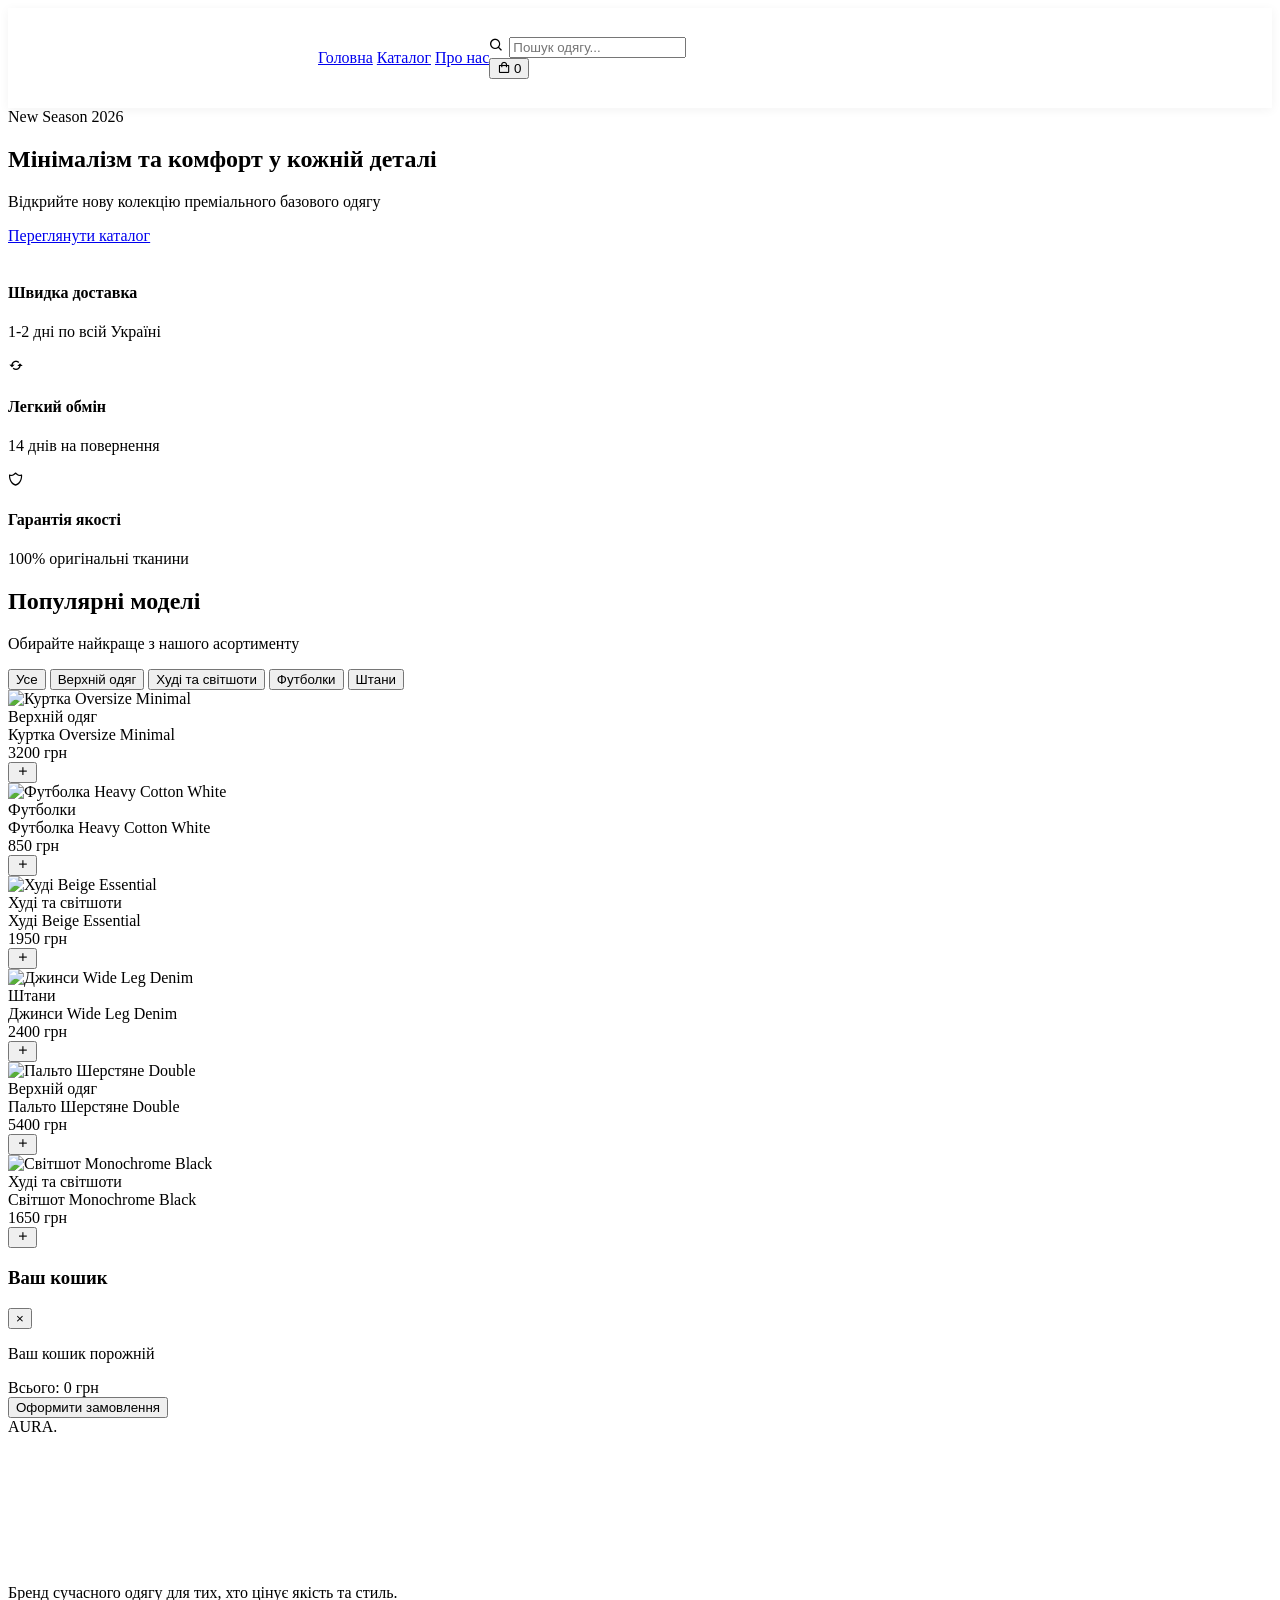
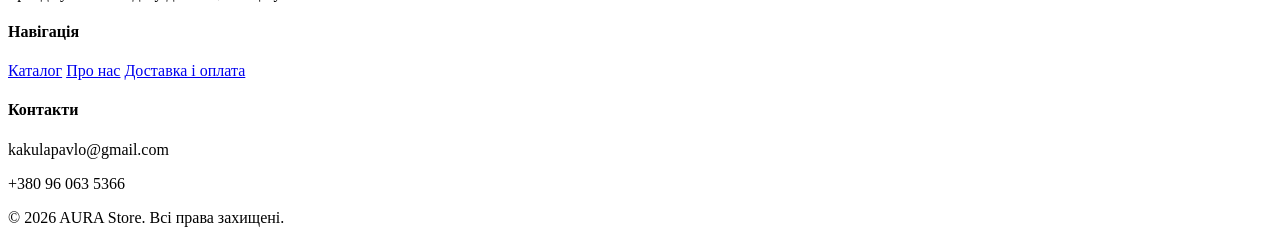
==== catalog.html @ 0a169595 "fix files" ====
<!DOCTYPE html>
<html lang="uk">
<head>
    <meta charset="UTF-8">
    <meta name="viewport" content="width=device-width, initial-scale=1.0">
    <title>AURA — Premium Fashion & Apparel</title>
    <link rel="stylesheet" href="./index.css">
    <link href="https://unpkg.com/boxicons@2.1.4/css/boxicons.min.css" rel="stylesheet">
</head>
<body>

    <header class="header">
        <div class="logo">AURA<span>.</span></div>
        <nav class="nav-menu">
            <a href="#" class="active">Головна</a>
            <a href="./catalog.html">Каталог</a>
            <a href="./catalog.html#about">Про нас</a>
        </nav>
        <div class="header-actions">
            <div class="search-box">
                <i class='bx bx-search'></i>
                <input type="text" id="search-input" placeholder="Пошук одягу..." onkeyup="filterProducts()">
            </div>
            <button class="icon-btn cart-trigger" onclick="toggleCart()">
                <i class='bx bx-shopping-bag'></i>
                <span class="badge" id="cart-count">0</span>
            </button>
        </div>
    </header>

    <section class="hero">
        <div class="hero-overlay"></div>
        <div class="hero-content">
            <span class="tag">New Season 2026</span>
            <h1>Мінімалізм та комфорт у кожній деталі</h1>
            <p>Відкрийте нову колекцію преміального базового одягу</p>
            <a href="#catalog" class="btn-primary">Переглянути каталог</a>
        </div>
    </section>

    <section class="features">
        <div class="feature-item">
            <i class='bx bx-truck'></i>
            <div>
                <h4>Швидка доставка</h4>
                <p>1-2 дні по всій Україні</p>
            </div>
        </div>
        <div class="feature-item">
            <i class='bx bx-refresh'></i>
            <div>
                <h4>Легкий обмін</h4>
                <p>14 днів на повернення</p>
            </div>
        </div>
        <div class="feature-item">
            <i class='bx bx-shield-alt-2'></i>
            <div>
                <h4>Гарантія якості</h4>
                <p>100% оригінальні тканини</p>
            </div>
        </div>
    </section>

    <main class="container" id="catalog">
        <div class="section-title">
            <h2>Популярні моделі</h2>
            <p>Обирайте найкраще з нашого асортименту</p>
        </div>

        <div class="categories">
            <button class="cat-btn active" onclick="filterCategory('all')">Усе</button>
            <button class="cat-btn" onclick="filterCategory('outerwear')">Верхній одяг</button>
            <button class="cat-btn" onclick="filterCategory('hoodies')">Худі та світшоти</button>
            <button class="cat-btn" onclick="filterCategory('tshirts')">Футболки</button>
            <button class="cat-btn" onclick="filterCategory('pants')">Штани</button>
        </div>

        <div class="product-grid" id="product-grid">
        </div>
    </main>

    <div class="cart-sidebar" id="cart-sidebar">
        <div class="cart-header">
            <h3>Ваш кошик</h3>
            <button class="close-btn" onclick="toggleCart()">&times;</button>
        </div>
        <div class="cart-body" id="cart-items">
            <p class="empty-msg">Ваш кошик порожній</p>
        </div>
        <div class="cart-footer">
            <div class="total-price">
                <span>Всього:</span>
                <span id="cart-total-sum">0 грн</span>
            </div>
            <button class="btn-primary checkout-btn" onclick="checkout()">Оформити замовлення</button>
        </div>
    </div>
    <div class="overlay" id="overlay" onclick="toggleCart()"></div>

    <footer class="footer" id="about">
        <div class="footer-container">
            <div class="footer-col">
                <div class="logo white">AURA<span>.</span></div>
                <p>Бренд сучасного одягу для тих, хто цінує якість та стиль.</p>
            </div>
            <div class="footer-col">
                <h4>Навігація</h4>
                <a href="#catalog">Каталог</a>
                <a href="#about">Про нас</a>
                <a href="#">Доставка і оплата</a>
            </div>
            <div class="footer-col">
                <h4>Контакти</h4>
                <p>kakulapavlo@gmail.com</p>
                <p>+380 96 063 5366</p>
            </div>
        </div>
        <div class="footer-bottom">
            <p>&copy; 2026 AURA Store. Всі права захищені.</p>
        </div>
    </footer>

    <script src="./catalog.js"></script>
</body>
</html>
---- index.css ----
.logo {
    width: 200px;
    height: 150px;
}
header {
    background-color: white;
    box-sizing: border-box;
    padding: 20px 110px;
    height: 100px;
    display: flex;
    align-items: center;
    box-shadow: 0 2px 10px rgba(0, 0, 0, 0.05); 
}
.menu {
    display: flex;
    flex-direction: row;
    flex-grow: 1;
    justify-content: flex-end;
    align-items: center;
    list-style: none;
    gap: 40px;
}
.menu-elements {
    text-decoration: none;
    font-weight: 500;
    font-size: 18px;
    line-height: 93%;
    text-transform: uppercase;
    color: #000;
    position: relative;
    padding-bottom: 4px;
    transition: color 0.3s ease;
}

.menu-elements::after {
    content: '';
    position: absolute;
    bottom: 0;
    left: 0;
    width: 0;
    height: 2px;
    background-color: #645fd3;
    transition: width 0.3s ease;
}

.menu-elements:hover {
    color: #645fd3;
}

.menu-elements:hover::after {
    width: 100%;
}
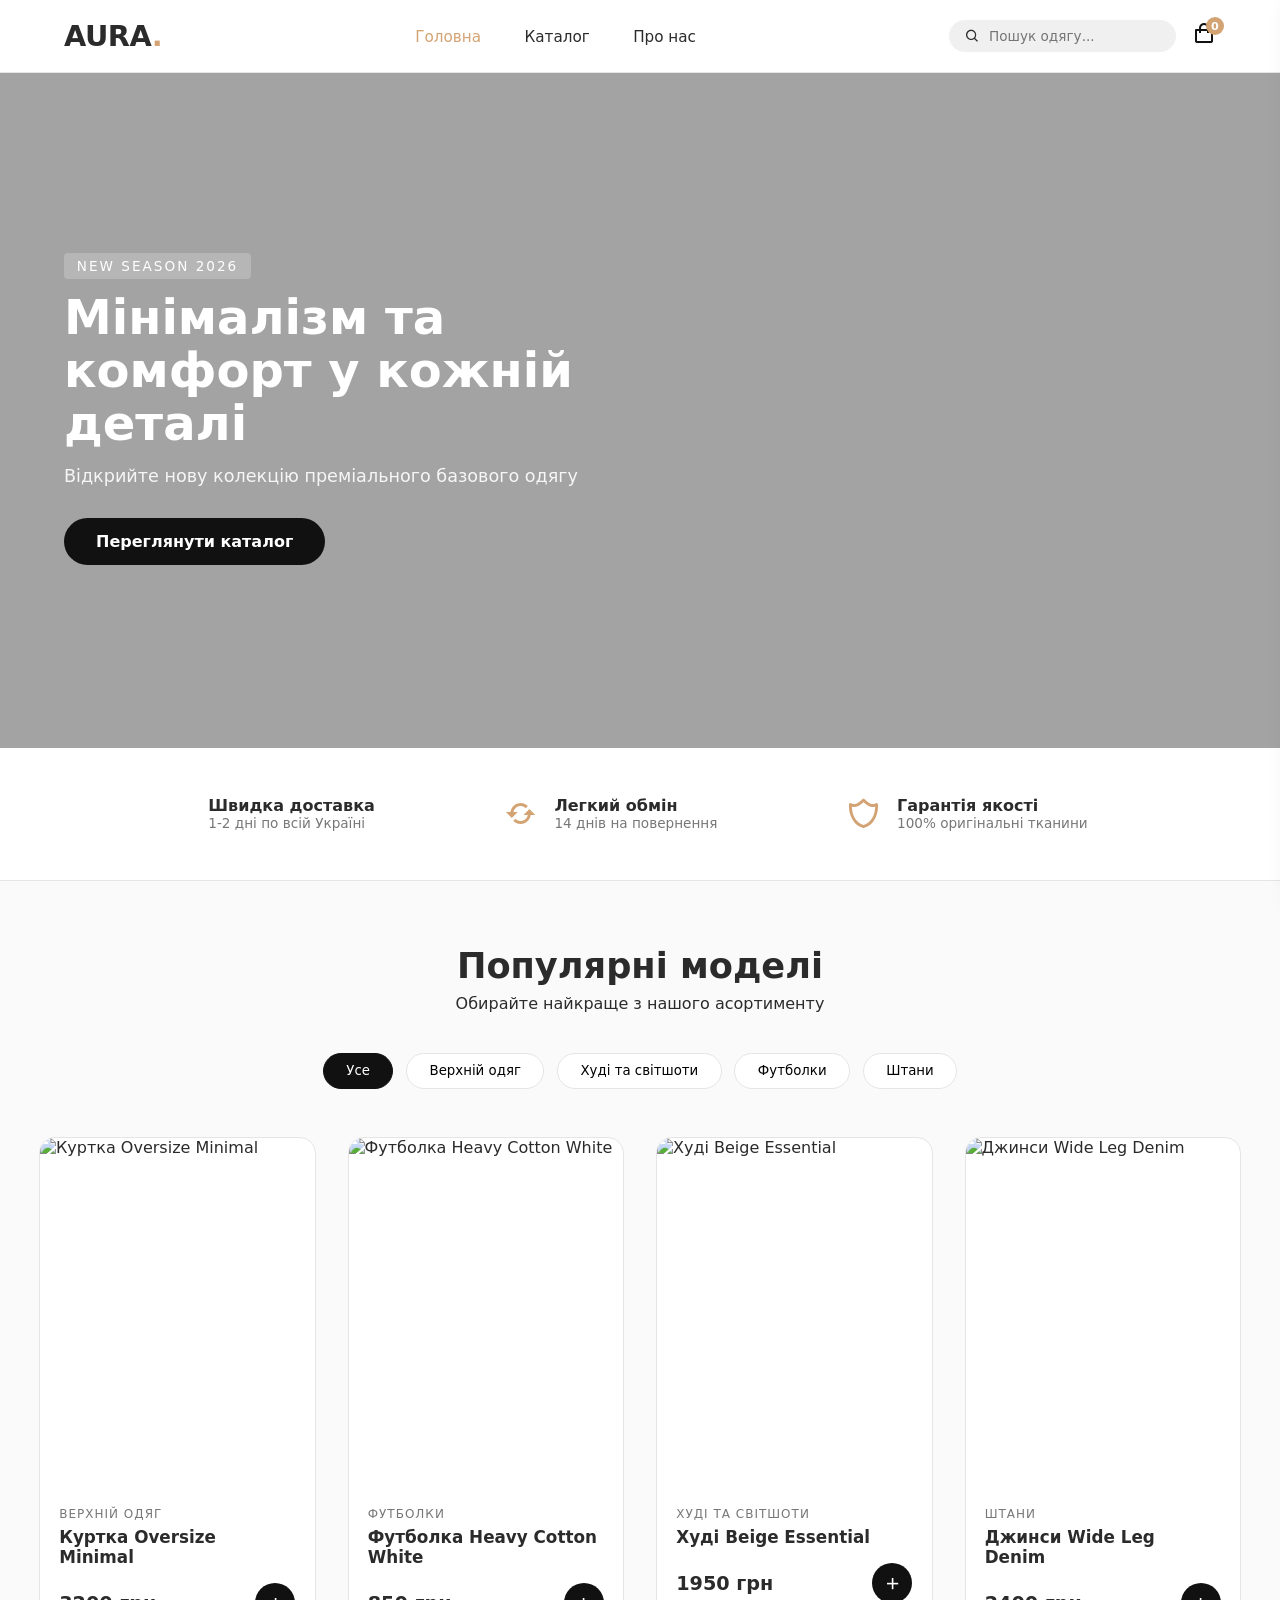
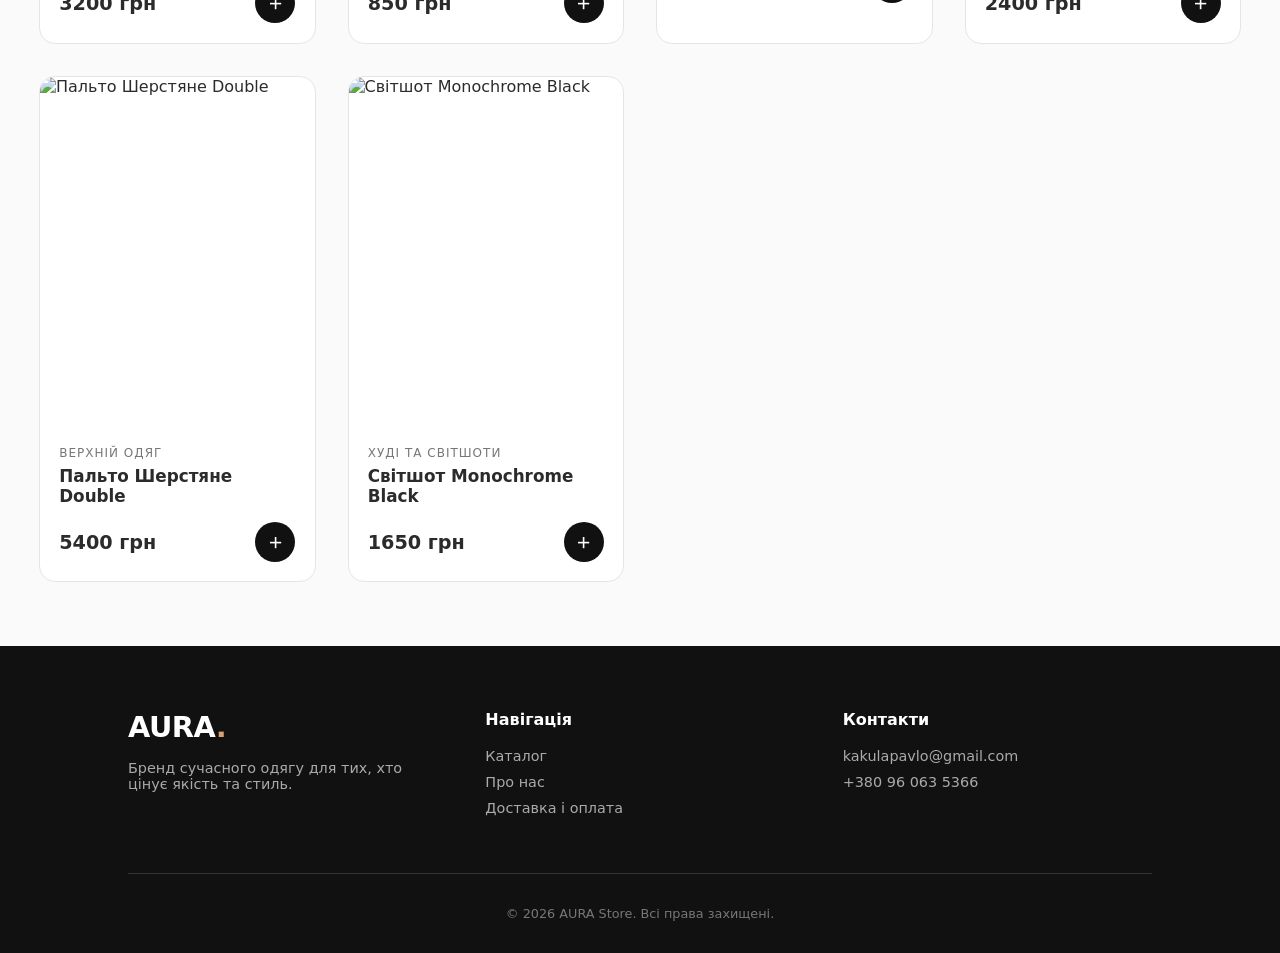
==== commit 06e2d9be: "я створив головну сторінку" ====
--- a/catalog.html
+++ b/catalog.html
@@ -4,7 +4,7 @@
     <meta charset="UTF-8">
     <meta name="viewport" content="width=device-width, initial-scale=1.0">
     <title>AURA — Premium Fashion & Apparel</title>
-    <link rel="stylesheet" href="./index.css">
+    <link rel="stylesheet" href="./catalog.css">
     <link href="https://unpkg.com/boxicons@2.1.4/css/boxicons.min.css" rel="stylesheet">
 </head>
 <body>
--- a/catalog.css
+++ b/catalog.css
@@ -0,0 +1,466 @@
+:root {
+    --primary: #111111;
+    --accent: #d4a373;
+    --bg: #fafafa;
+    --card-bg: #ffffff;
+    --text: #2b2b2b;
+    --text-light: #777777;
+    --border: #e5e5e5;
+    --transition: all 0.3s cubic-bezier(0.25, 0.8, 0.25, 1);
+}
+
+html {
+    scroll-behavior: smooth;
+}
+
+* {
+    box-sizing: border-box;
+    margin: 0;
+    padding: 0;
+    font-family: 'Plus Jakarta Sans', system-ui, -apple-system, sans-serif;
+}
+
+body {
+    background-color: var(--bg);
+    color: var(--text);
+}
+
+/* Header */
+.header {
+    display: flex;
+    justify-content: space-between;
+    align-items: center;
+    padding: 1.2rem 4rem;
+    background: rgba(255, 255, 255, 0.95);
+    backdrop-filter: blur(10px);
+    position: sticky;
+    top: 0;
+    z-index: 90;
+    border-bottom: 1px solid var(--border);
+}
+
+.logo {
+    font-size: 1.8rem;
+    font-weight: 800;
+    letter-spacing: -0.5px;
+}
+
+.logo span {
+    color: var(--accent);
+}
+
+.nav-menu a {
+    margin: 0 1.2rem;
+    text-decoration: none;
+    color: var(--text);
+    font-weight: 500;
+    font-size: 0.95rem;
+    transition: var(--transition);
+}
+
+.nav-menu a:hover, .nav-menu a.active {
+    color: var(--accent);
+}
+
+.header-actions {
+    display: flex;
+    align-items: center;
+    gap: 1rem;
+}
+
+.search-box {
+    display: flex;
+    align-items: center;
+    background: #f0f0f0;
+    padding: 0.5rem 1rem;
+    border-radius: 20px;
+}
+
+.search-box input {
+    border: none;
+    background: transparent;
+    outline: none;
+    margin-left: 0.5rem;
+    font-size: 0.85rem;
+}
+
+.icon-btn {
+    background: none;
+    border: none;
+    font-size: 1.5rem;
+    cursor: pointer;
+    position: relative;
+    color: var(--primary);
+}
+
+.badge {
+    position: absolute;
+    top: -5px;
+    right: -8px;
+    background: var(--accent);
+    color: white;
+    font-size: 0.7rem;
+    width: 18px;
+    height: 18px;
+    border-radius: 50%;
+    display: flex;
+    align-items: center;
+    justify-content: center;
+    font-weight: bold;
+}
+
+/* Hero */
+.hero {
+    position: relative;
+    height: 75vh;
+    background: url('https://images.unsplash.com/photo-1490481651871-ab68de25d43d?auto=format&fit=crop&w=1600&q=80') center/cover no-repeat;
+    display: flex;
+    align-items: center;
+    padding: 0 5%;
+}
+
+.hero-overlay {
+    position: absolute;
+    top: 0; left: 0; right: 0; bottom: 0;
+    background: rgba(0, 0, 0, 0.35);
+}
+
+.hero-content {
+    position: relative;
+    color: white;
+    max-width: 600px;
+}
+
+.hero-content .tag {
+    text-transform: uppercase;
+    font-size: 0.85rem;
+    letter-spacing: 2px;
+    background: rgba(255, 255, 255, 0.2);
+    padding: 0.3rem 0.8rem;
+    border-radius: 4px;
+}
+
+.hero-content h1 {
+    font-size: 3rem;
+    line-height: 1.1;
+    margin: 1rem 0;
+}
+
+.hero-content p {
+    font-size: 1.1rem;
+    margin-bottom: 2rem;
+    opacity: 0.9;
+}
+
+.btn-primary {
+    display: inline-block;
+    background: var(--primary);
+    color: white;
+    padding: 0.9rem 2rem;
+    border-radius: 30px;
+    text-decoration: none;
+    font-weight: 600;
+    border: none;
+    cursor: pointer;
+    transition: var(--transition);
+}
+
+.btn-primary:hover {
+    background: var(--accent);
+}
+
+/* Features */
+.features {
+    display: flex;
+    justify-content: space-around;
+    padding: 3rem 10%;
+    background: white;
+    border-bottom: 1px solid var(--border);
+}
+
+.feature-item {
+    display: flex;
+    align-items: center;
+    gap: 1rem;
+}
+
+.feature-item i {
+    font-size: 2.2rem;
+    color: var(--accent);
+}
+
+.feature-item h4 {
+    font-size: 1rem;
+}
+
+.feature-item p {
+    font-size: 0.85rem;
+    color: var(--text-light);
+}
+
+/* Catalog */
+.container {
+    max-width: 1250px;
+    margin: 4rem auto;
+    padding: 0 1.5rem;
+}
+
+.section-title {
+    text-align: center;
+    margin-bottom: 2.5rem;
+}
+
+.section-title h2 {
+    font-size: 2.2rem;
+    margin-bottom: 0.5rem;
+}
+
+.categories {
+    display: flex;
+    justify-content: center;
+    gap: 0.8rem;
+    margin-bottom: 3rem;
+    flex-wrap: wrap;
+}
+
+.cat-btn {
+    background: white;
+    border: 1px solid var(--border);
+    padding: 0.6rem 1.4rem;
+    border-radius: 20px;
+    cursor: pointer;
+    font-weight: 500;
+    transition: var(--transition);
+}
+
+.cat-btn.active, .cat-btn:hover {
+    background: var(--primary);
+    color: white;
+    border-color: var(--primary);
+}
+
+/* Product Cards */
+.product-grid {
+    display: grid;
+    grid-template-columns: repeat(auto-fill, minmax(270px, 1fr));
+    gap: 2rem;
+}
+
+.product-card {
+    background: var(--card-bg);
+    border-radius: 16px;
+    overflow: hidden;
+    transition: var(--transition);
+    position: relative;
+    border: 1px solid var(--border);
+}
+
+.product-card:hover {
+    transform: translateY(-8px);
+    box-shadow: 0 15px 30px rgba(0,0,0,0.08);
+}
+
+.img-wrapper {
+    position: relative;
+    overflow: hidden;
+    height: 350px;
+}
+
+.product-image {
+    width: 100%;
+    height: 100%;
+    object-fit: cover;
+    transition: transform 0.5s ease;
+}
+
+.product-card:hover .product-image {
+    transform: scale(1.05);
+}
+
+.product-info {
+    padding: 1.2rem;
+}
+
+.product-category {
+    font-size: 0.75rem;
+    text-transform: uppercase;
+    color: var(--text-light);
+    letter-spacing: 1px;
+}
+
+.product-title {
+    font-size: 1.05rem;
+    font-weight: 600;
+    margin: 0.4rem 0;
+}
+
+.product-bottom {
+    display: flex;
+    justify-content: space-between;
+    align-items: center;
+    margin-top: 1rem;
+}
+
+.product-price {
+    font-size: 1.2rem;
+    font-weight: 700;
+}
+
+.add-btn {
+    background: var(--primary);
+    color: white;
+    border: none;
+    width: 40px;
+    height: 40px;
+    border-radius: 50%;
+    cursor: pointer;
+    display: flex;
+    align-items: center;
+    justify-content: center;
+    font-size: 1.2rem;
+    transition: var(--transition);
+}
+
+.add-btn:hover {
+    background: var(--accent);
+}
+
+/* Cart Sidebar */
+.cart-sidebar {
+    position: fixed;
+    top: 0; right: -400px;
+    width: 380px; height: 100vh;
+    background: white;
+    z-index: 100;
+    box-shadow: -5px 0 25px rgba(0,0,0,0.15);
+    transition: var(--transition);
+    display: flex;
+    flex-direction: column;
+}
+
+.cart-sidebar.open {
+    right: 0;
+}
+
+.cart-header {
+    padding: 1.5rem;
+    border-bottom: 1px solid var(--border);
+    display: flex;
+    justify-content: space-between;
+    align-items: center;
+}
+
+.close-btn {
+    background: none;
+    border: none;
+    font-size: 2rem;
+    cursor: pointer;
+}
+
+.cart-body {
+    padding: 1.5rem;
+    flex-grow: 1;
+    overflow-y: auto;
+}
+
+.cart-item {
+    display: flex;
+    gap: 1rem;
+    margin-bottom: 1.2rem;
+    align-items: center;
+}
+
+.cart-item img {
+    width: 60px;
+    height: 70px;
+    object-fit: cover;
+    border-radius: 8px;
+}
+
+.cart-item-info {
+    flex-grow: 1;
+}
+
+.cart-item-title {
+    font-size: 0.9rem;
+    font-weight: 600;
+}
+
+.cart-item-price {
+    font-size: 0.85rem;
+    color: var(--text-light);
+}
+
+.remove-item {
+    color: #e74c3c;
+    cursor: pointer;
+    font-size: 1.1rem;
+}
+
+.cart-footer {
+    padding: 1.5rem;
+    border-top: 1px solid var(--border);
+}
+
+.total-price {
+    display: flex;
+    justify-content: space-between;
+    font-size: 1.2rem;
+    font-weight: 700;
+    margin-bottom: 1rem;
+}
+
+.checkout-btn {
+    width: 100%;
+}
+
+.overlay {
+    position: fixed;
+    top: 0; left: 0; width: 100%; height: 100%;
+    background: rgba(0,0,0,0.4);
+    z-index: 95;
+    display: none;
+}
+
+.overlay.active {
+    display: block;
+}
+
+/* Footer */
+.footer {
+    background: var(--primary);
+    color: white;
+    padding: 4rem 10% 2rem;
+}
+
+.footer-container {
+    display: grid;
+    grid-template-columns: repeat(auto-fit, minmax(200px, 1fr));
+    gap: 3rem;
+    margin-bottom: 3rem;
+}
+
+.logo.white {
+    color: white;
+    margin-bottom: 1rem;
+}
+
+.footer-col h4 {
+    margin-bottom: 1.2rem;
+}
+
+.footer-col a, .footer-col p {
+    display: block;
+    color: #aaa;
+    text-decoration: none;
+    margin-bottom: 0.6rem;
+    font-size: 0.9rem;
+}
+
+.footer-bottom {
+    text-align: center;
+    border-top: 1px solid #333;
+    padding-top: 2rem;
+    font-size: 0.8rem;
+    color: #777;
+}
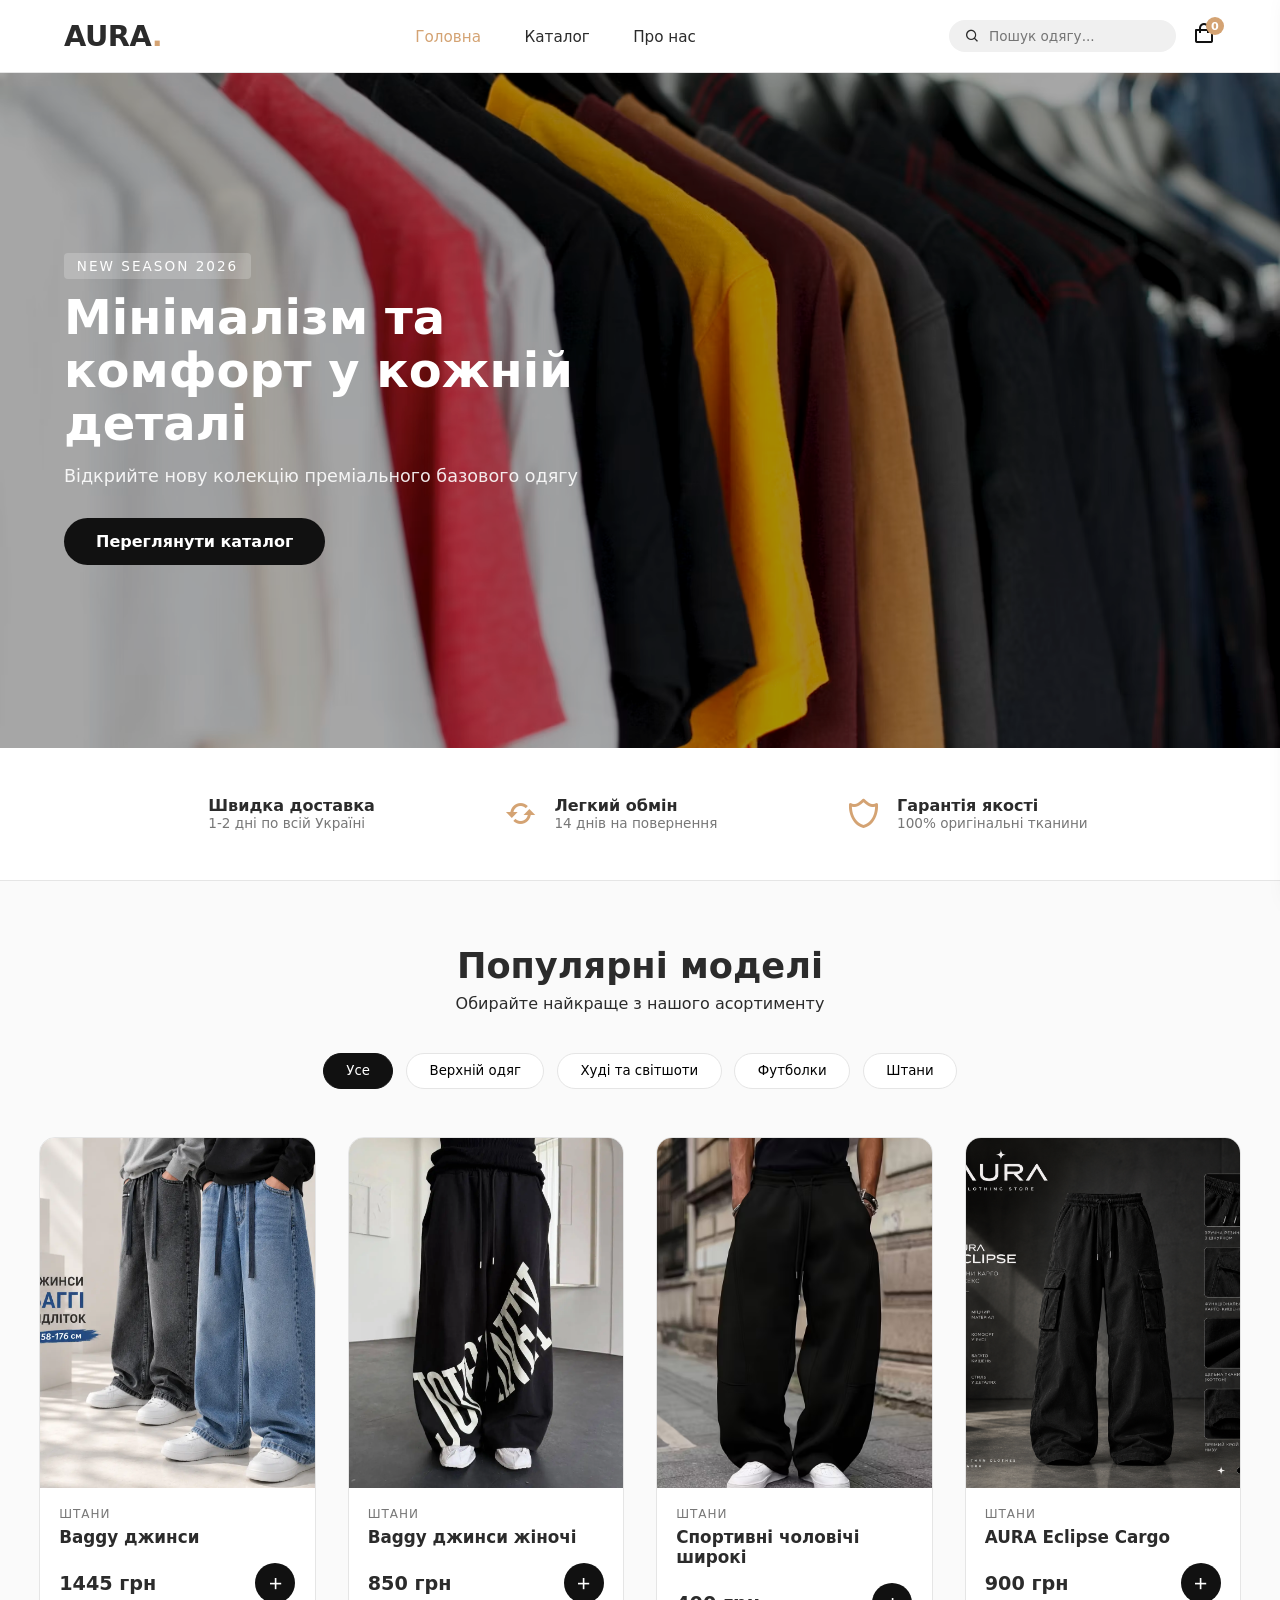
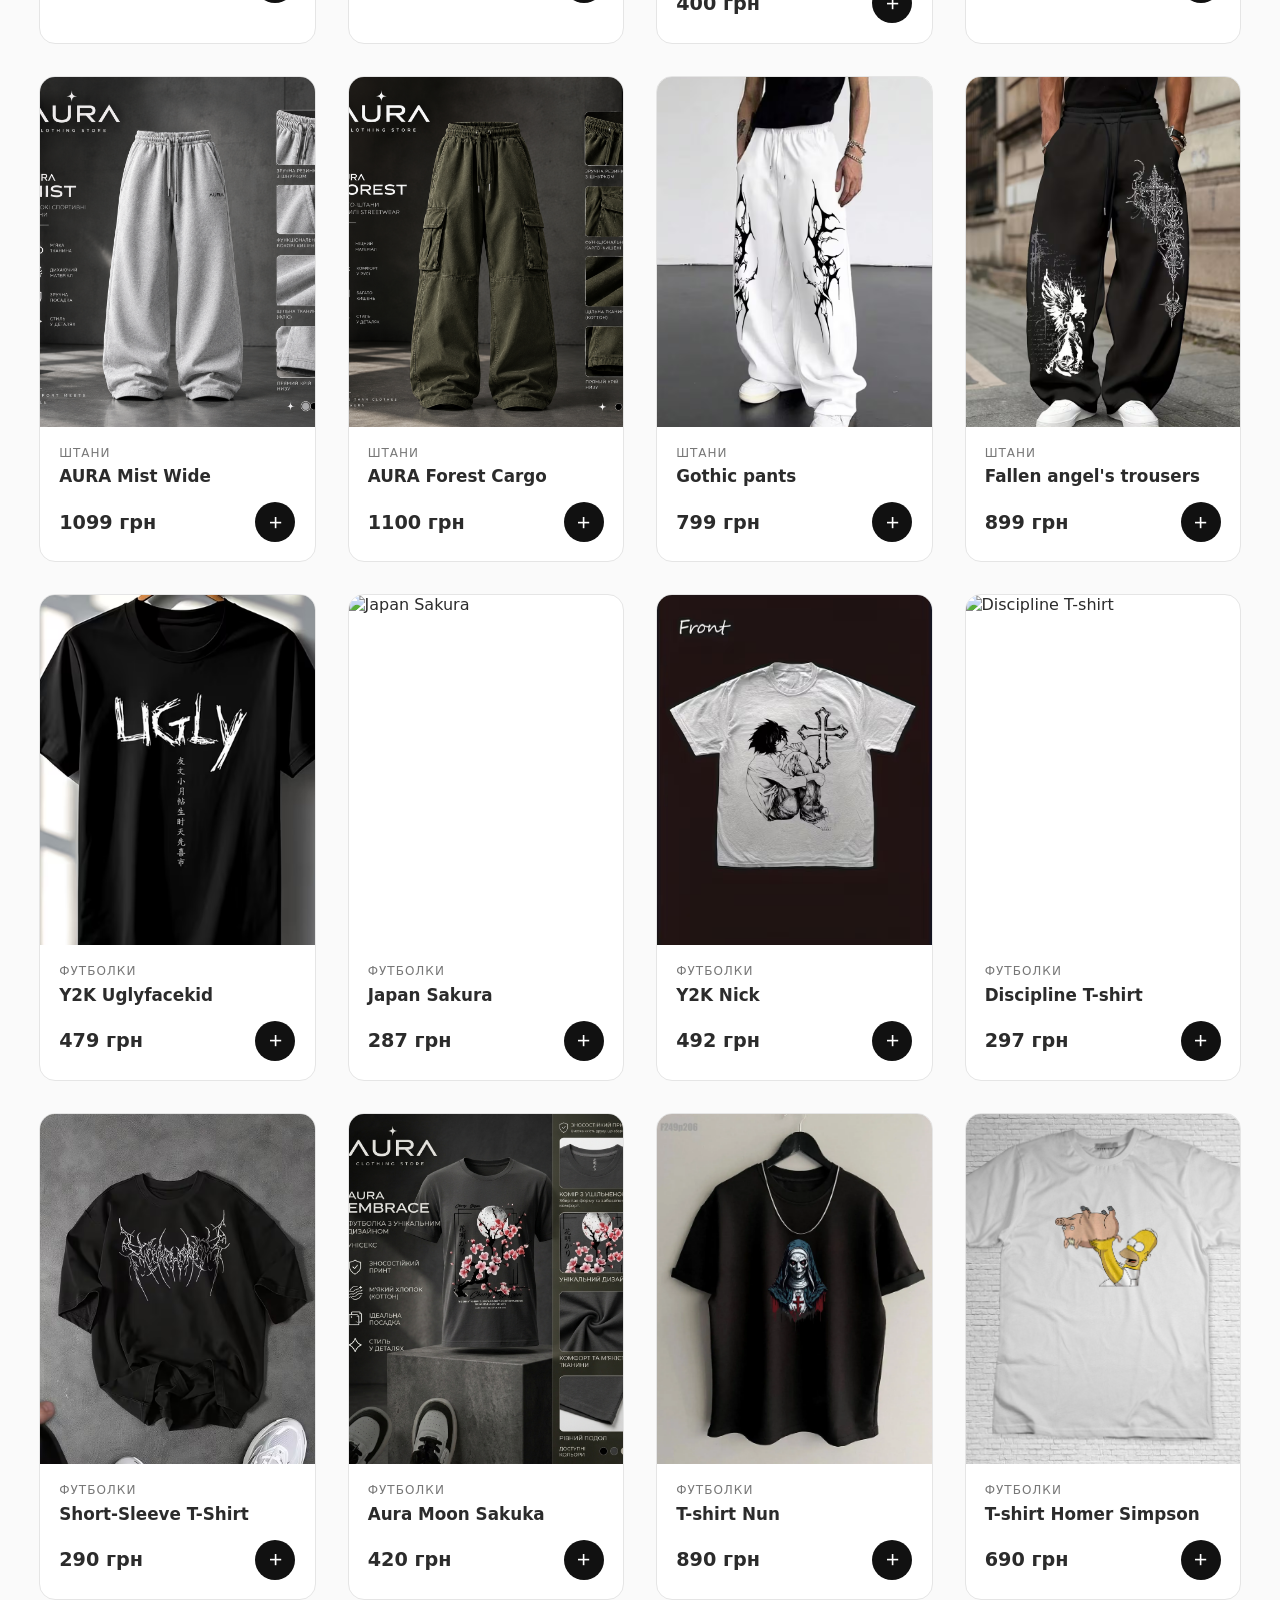
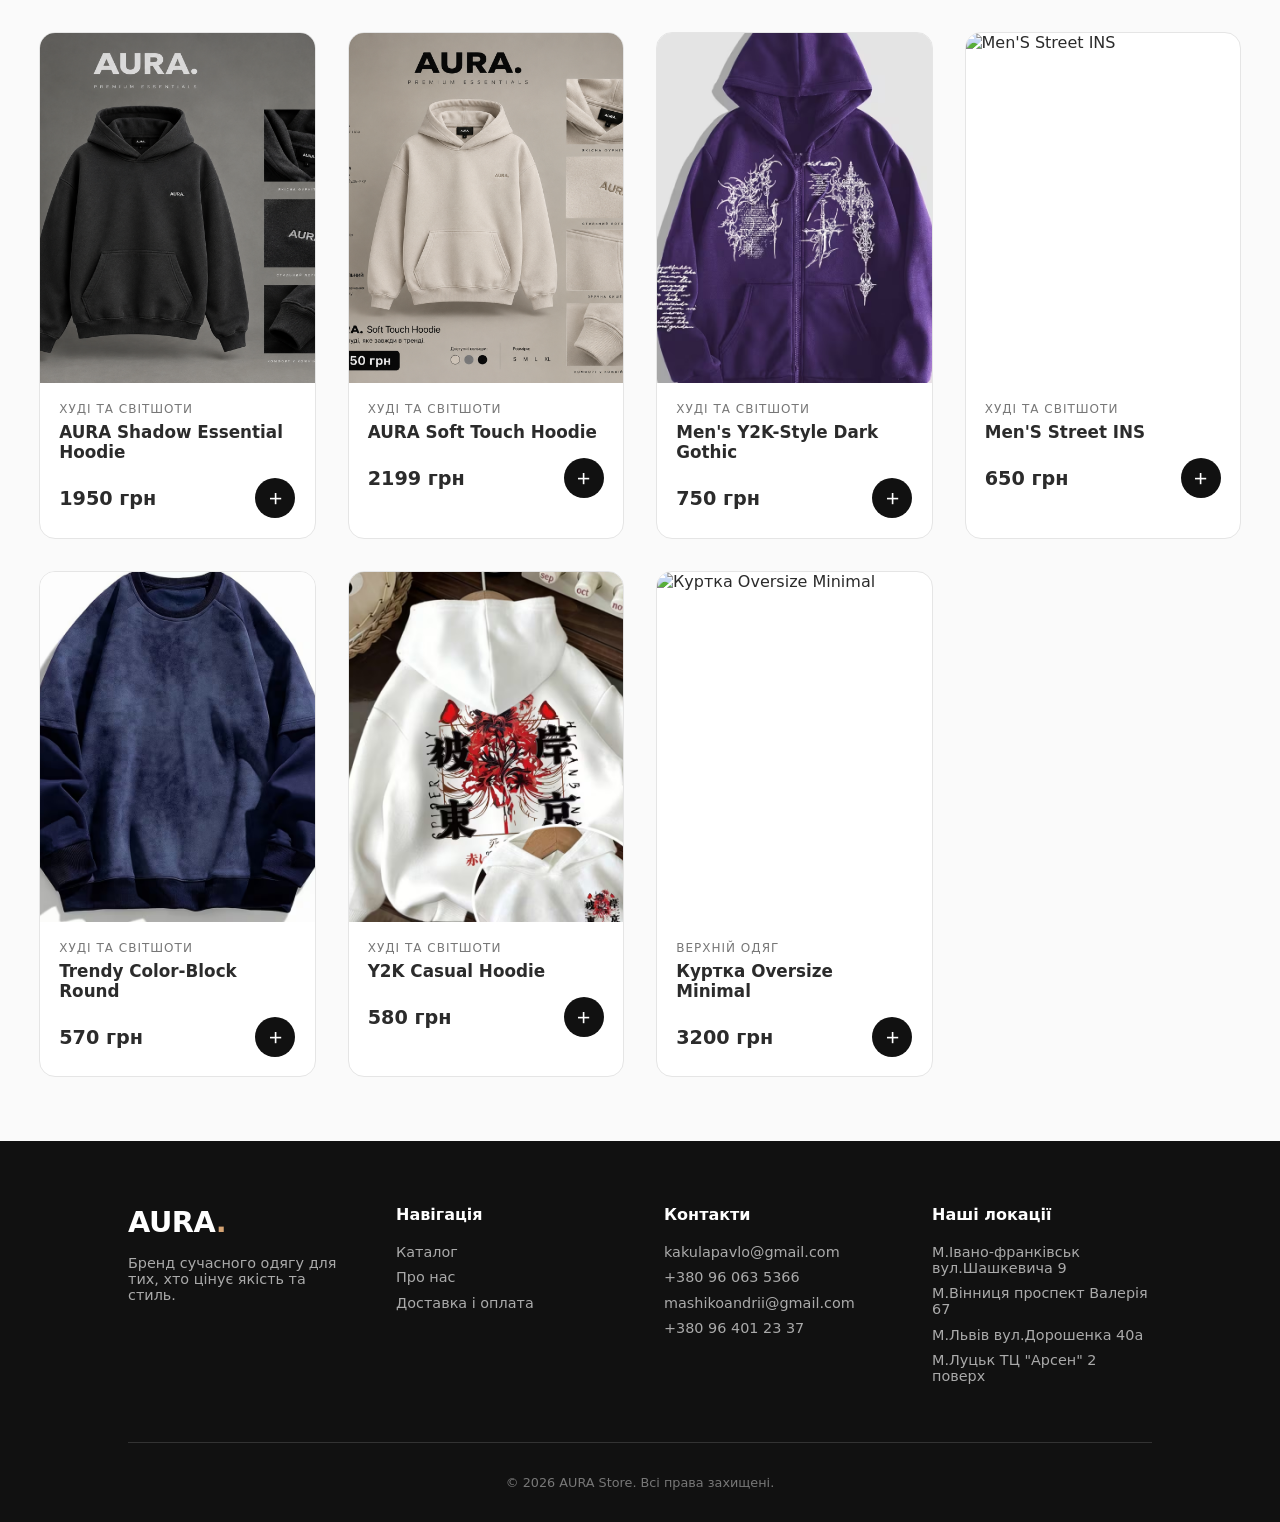
==== commit c02e1e19: "добавлено локації в підвалі" ====
--- a/catalog.html
+++ b/catalog.html
@@ -12,7 +12,7 @@
     <header class="header">
         <div class="logo">AURA<span>.</span></div>
         <nav class="nav-menu">
-            <a href="#" class="active">Головна</a>
+            <a href="./index.html" class="active">Головна</a>
             <a href="./catalog.html">Каталог</a>
             <a href="./catalog.html#about">Про нас</a>
         </nav>
@@ -114,6 +114,15 @@
                 <h4>Контакти</h4>
                 <p>kakulapavlo@gmail.com</p>
                 <p>+380 96 063 5366</p>
+                <p>mashikoandrii@gmail.com</p>
+                <p>+380 96 401 23 37</p>
+            </div>
+            <div class="footer-col">
+                <h4>Наші локації</h4>
+                <p>М.Івано-франківськ вул.Шашкевича 9</p>
+                <p>М.Вінниця проспект Валерія 67</p>
+                <p>М.Львів вул.Дорошенка 40а</p>
+                <p>М.Луцьк ТЦ "Арсен" 2 поверх</p>
             </div>
         </div>
         <div class="footer-bottom">
--- a/catalog.css
+++ b/catalog.css
@@ -113,7 +113,7 @@
 .hero {
     position: relative;
     height: 75vh;
-    background: url('https://images.unsplash.com/photo-1490481651871-ab68de25d43d?auto=format&fit=crop&w=1600&q=80') center/cover no-repeat;
+    background: url('image/clothings.avif') center/cover no-repeat;
     display: flex;
     align-items: center;
     padding: 0 5%;
